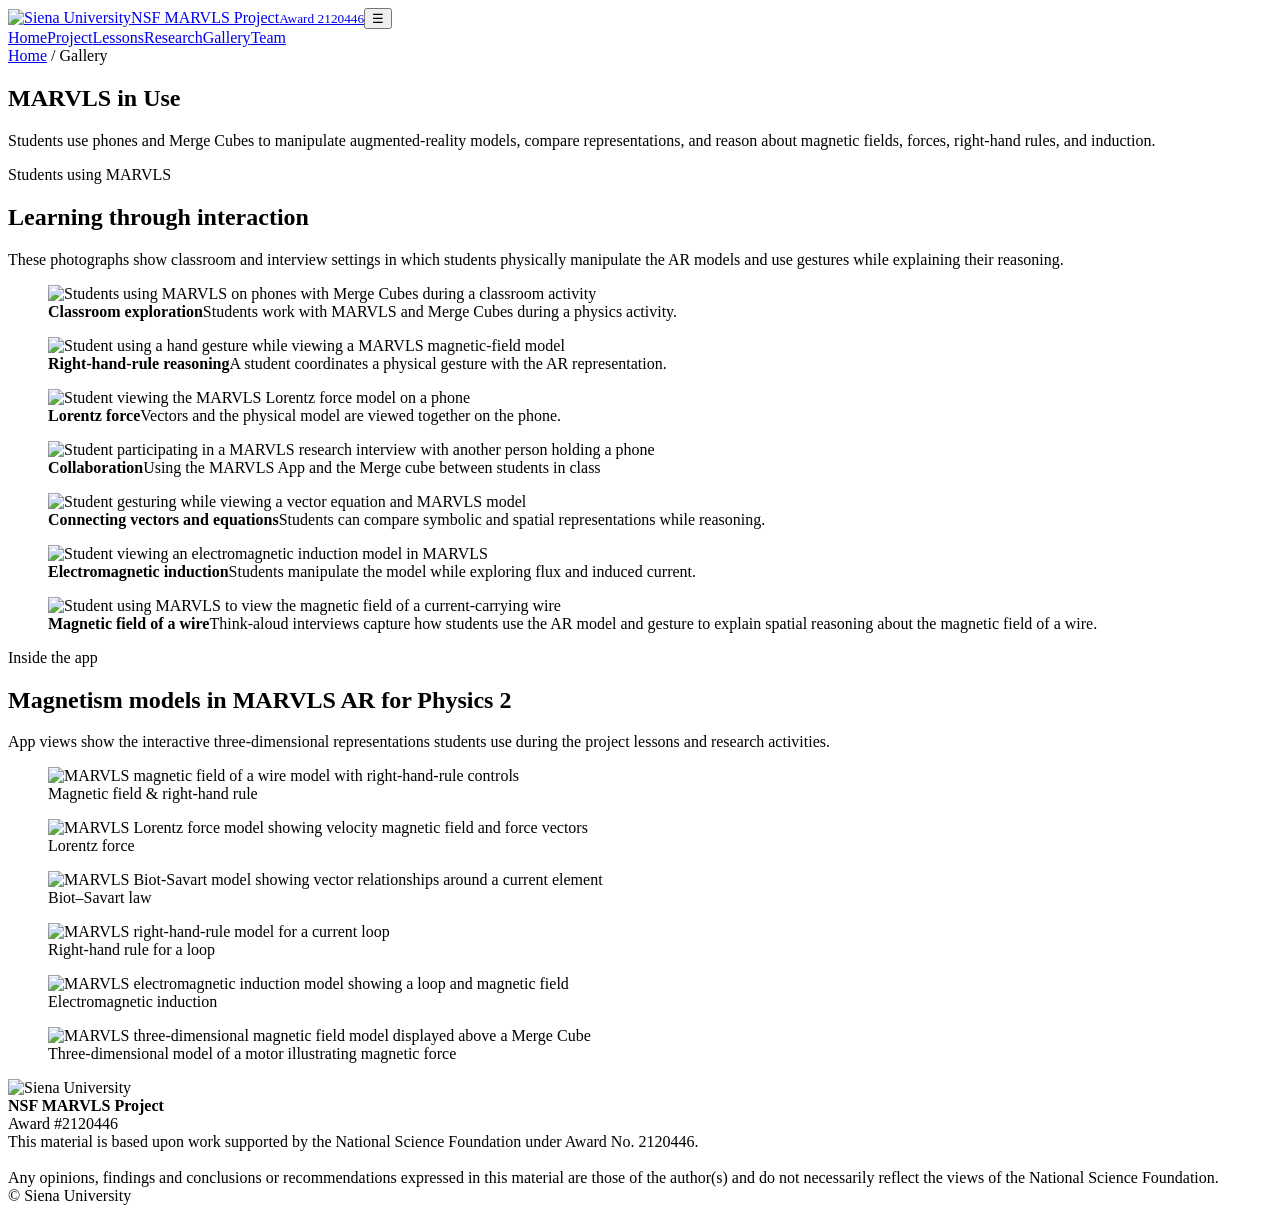
==== gallery.html @ 9e32fa75 "Add files via upload This website summarizes our NSF Project to develop and improve MARVLS Augmented" ====
<!doctype html><html lang="en"><head><meta charset="utf-8"><meta name="viewport" content="width=device-width,initial-scale=1"><meta name="description" content="Photos of students using MARVLS augmented reality and screenshots of magnetism models from MARVLS AR for Physics 2."><title>Gallery | NSF MARVLS Project</title><link rel="stylesheet" href="assets/css/styles.css"></head><body>
<header class="site-header"><div class="container navbar"><a class="brand" href="index.html"><img src="assets/images/siena-logo-white.png" alt="Siena University"><span class="brand-text">NSF MARVLS Project<small>Award 2120446</small></span></a><button class="nav-toggle" aria-label="Toggle navigation">☰</button><nav class="nav-links"><a href="index.html">Home</a><a href="project.html">Project</a><a href="lessons.html">Lessons</a><a href="research.html">Research</a><a class="active" href="gallery.html">Gallery</a><a href="team.html">Team</a></nav></div></header>
<section class="page-hero"><div class="container"><div class="breadcrumbs"><a href="index.html">Home</a> / Gallery</div><h1>MARVLS in Use</h1><p>Students use phones and Merge Cubes to manipulate augmented-reality models, compare representations, and reason about magnetic fields, forces, right-hand rules, and induction.</p></div></section>
<main>
<section class="section"><div class="container"><div class="section-head"><div class="kicker">Students using MARVLS</div><h2>Learning through interaction</h2><p>These photographs show classroom and interview settings in which students physically manipulate the AR models and use gestures while explaining their reasoning.</p></div>
<div class="photo-grid">
<figure class="gallery-card gallery-card-large"><img src="assets/images/gallery/students-classroom.webp" alt="Students using MARVLS on phones with Merge Cubes during a classroom activity"><figcaption><strong>Classroom exploration</strong><span>Students work with MARVLS and Merge Cubes during a physics activity.</span></figcaption></figure>
<figure class="gallery-card"><img src="assets/images/gallery/student-rhr-gesture.webp" alt="Student using a hand gesture while viewing a MARVLS magnetic-field model"><figcaption><strong>Right-hand-rule reasoning</strong><span>A student coordinates a physical gesture with the AR representation.</span></figcaption></figure>
<figure class="gallery-card"><img src="assets/images/gallery/student-lorentz-force.webp" alt="Student viewing the MARVLS Lorentz force model on a phone"><figcaption><strong>Lorentz force</strong><span>Vectors and the physical model are viewed together on the phone.</span></figcaption></figure>
<figure class="gallery-card gallery-card-wide"><img src="assets/images/gallery/student-interview.webp" alt="Student participating in a MARVLS research interview with another person holding a phone"><figcaption><strong>Collaboration</strong><span>Using the MARVLS App and the Merge cube between students in class</span></figcaption></figure>
<figure class="gallery-card"><img src="assets/images/gallery/student-vector-reasoning.webp" alt="Student gesturing while viewing a vector equation and MARVLS model"><figcaption><strong>Connecting vectors and equations</strong><span>Students can compare symbolic and spatial representations while reasoning.</span></figcaption></figure>
<figure class="gallery-card"><img src="assets/images/gallery/student-induction.webp" alt="Student viewing an electromagnetic induction model in MARVLS"><figcaption><strong>Electromagnetic induction</strong><span>Students manipulate the model while exploring flux and induced current.</span></figcaption></figure>
<figure class="gallery-card"><img src="assets/images/gallery/student-bfield-wire.webp" alt="Student using MARVLS to view the magnetic field of a current-carrying wire"><figcaption><strong>Magnetic field of a wire</strong><span>Think-aloud interviews capture how students use the AR model and gesture to explain spatial reasoning about the magnetic field of a wire.</span></figcaption></figure>
</div></div></section>
<section class="section alt"><div class="container"><div class="section-head"><div class="kicker">Inside the app</div><h2>Magnetism models in MARVLS AR for Physics 2</h2><p>App views show the interactive three-dimensional representations students use during the project lessons and research activities.</p></div>
<div class="app-gallery">
<figure class="app-card"><img src="assets/images/gallery/app-bfield-rhr.webp" alt="MARVLS magnetic field of a wire model with right-hand-rule controls"><figcaption>Magnetic field & right-hand rule</figcaption></figure>
<figure class="app-card"><img src="assets/images/gallery/app-lorentz-force.webp" alt="MARVLS Lorentz force model showing velocity magnetic field and force vectors"><figcaption>Lorentz force</figcaption></figure>
<figure class="app-card"><img src="assets/images/gallery/app-biot-savart.webp" alt="MARVLS Biot-Savart model showing vector relationships around a current element"><figcaption>Biot–Savart law</figcaption></figure>
<figure class="app-card"><img src="assets/images/gallery/app-rhr-loop.webp" alt="MARVLS right-hand-rule model for a current loop"><figcaption>Right-hand rule for a loop</figcaption></figure>
<figure class="app-card"><img src="assets/images/gallery/app-induction-loop.webp" alt="MARVLS electromagnetic induction model showing a loop and magnetic field"><figcaption>Electromagnetic induction</figcaption></figure>
<figure class="app-card"><img src="assets/images/gallery/app-magnetic-dipole.webp" alt="MARVLS three-dimensional magnetic field model displayed above a Merge Cube"><figcaption>Three-dimensional model of a motor illustrating magnetic force</figcaption></figure>
</div></div></section></main>
<footer class="site-footer"><div class="container"><div class="footer-grid"><div><img class="footer-logo" src="assets/images/siena-logo-white.png" alt="Siena University"><div class="footer-small"><strong>NSF MARVLS Project</strong><br>Award #2120446</div></div><div class="disclaimer">This material is based upon work supported by the National Science Foundation under Award No. 2120446.<br><br>Any opinions, findings and conclusions or recommendations expressed in this material are those of the author(s) and do not necessarily reflect the views of the National Science Foundation.</div></div><div class="copyright">© <span id="year"></span> Siena University</div></div></footer><script src="assets/js/main.js"></script></body></html>
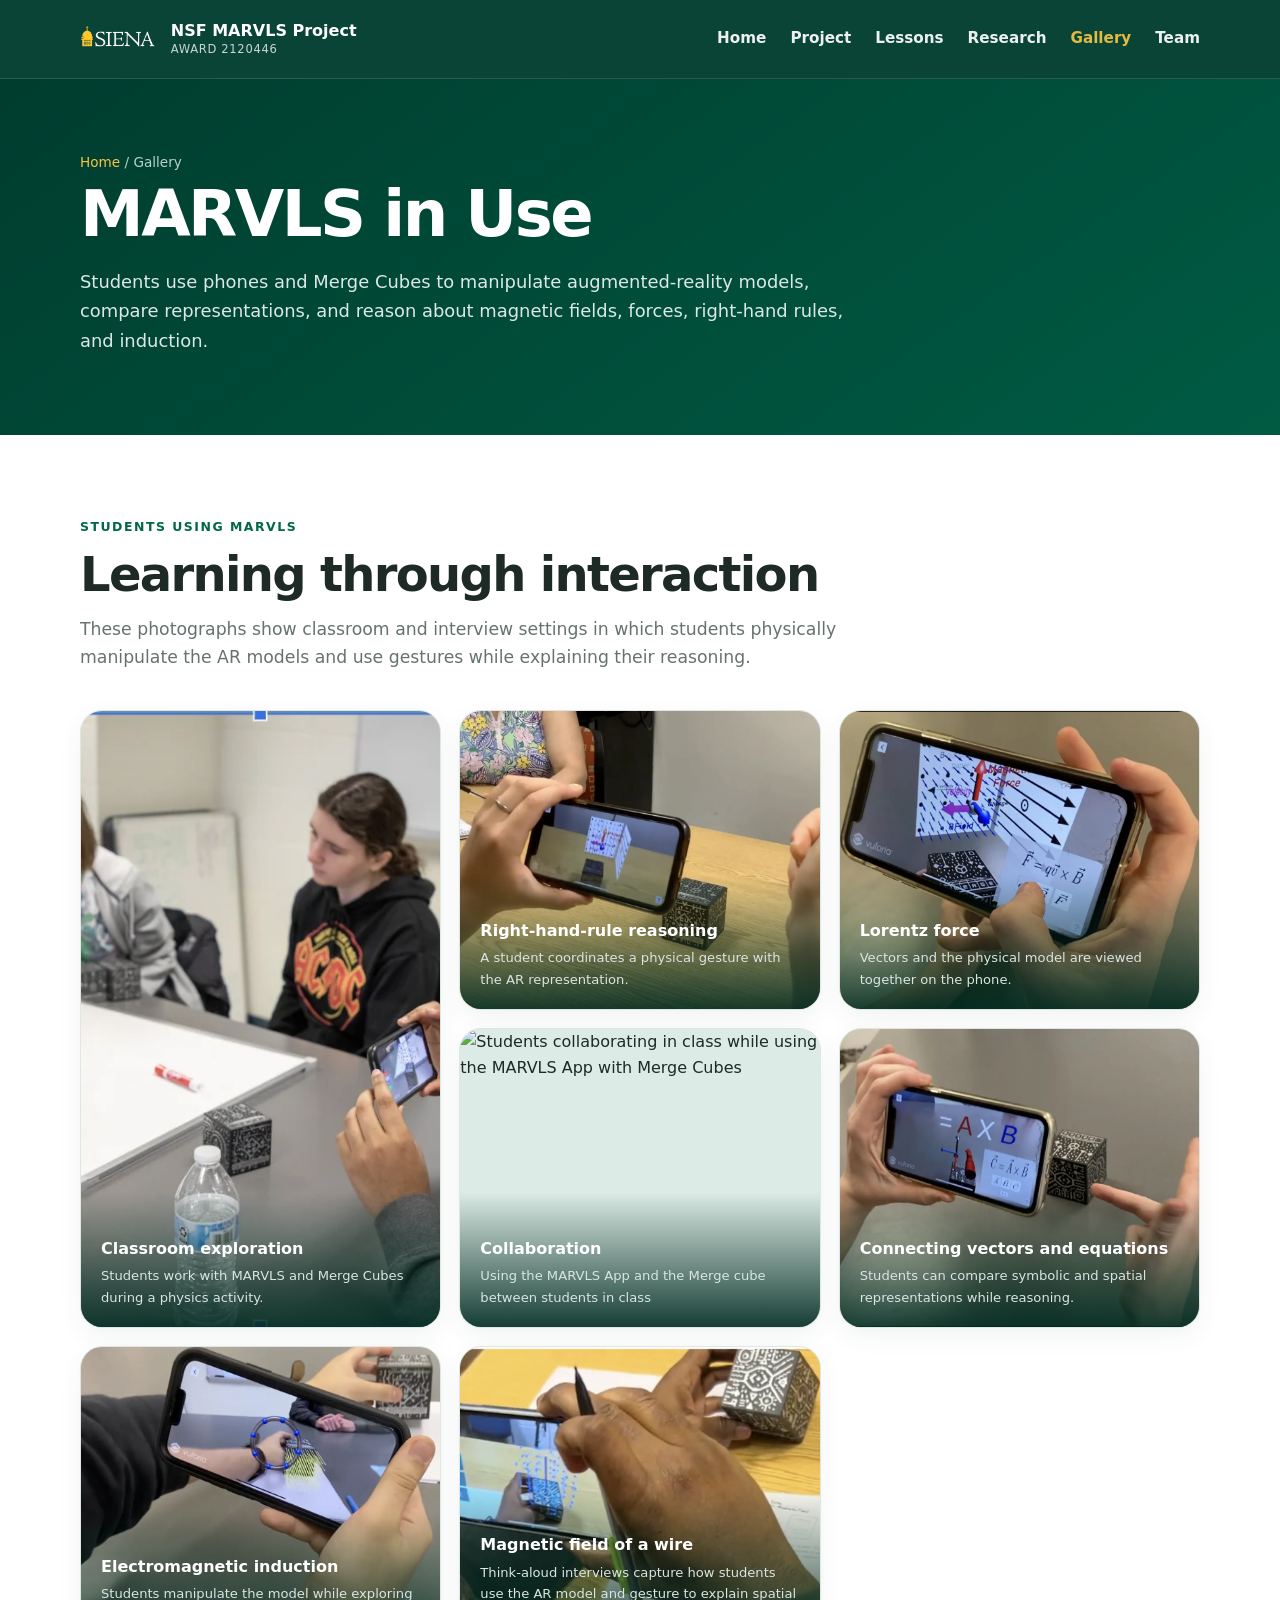
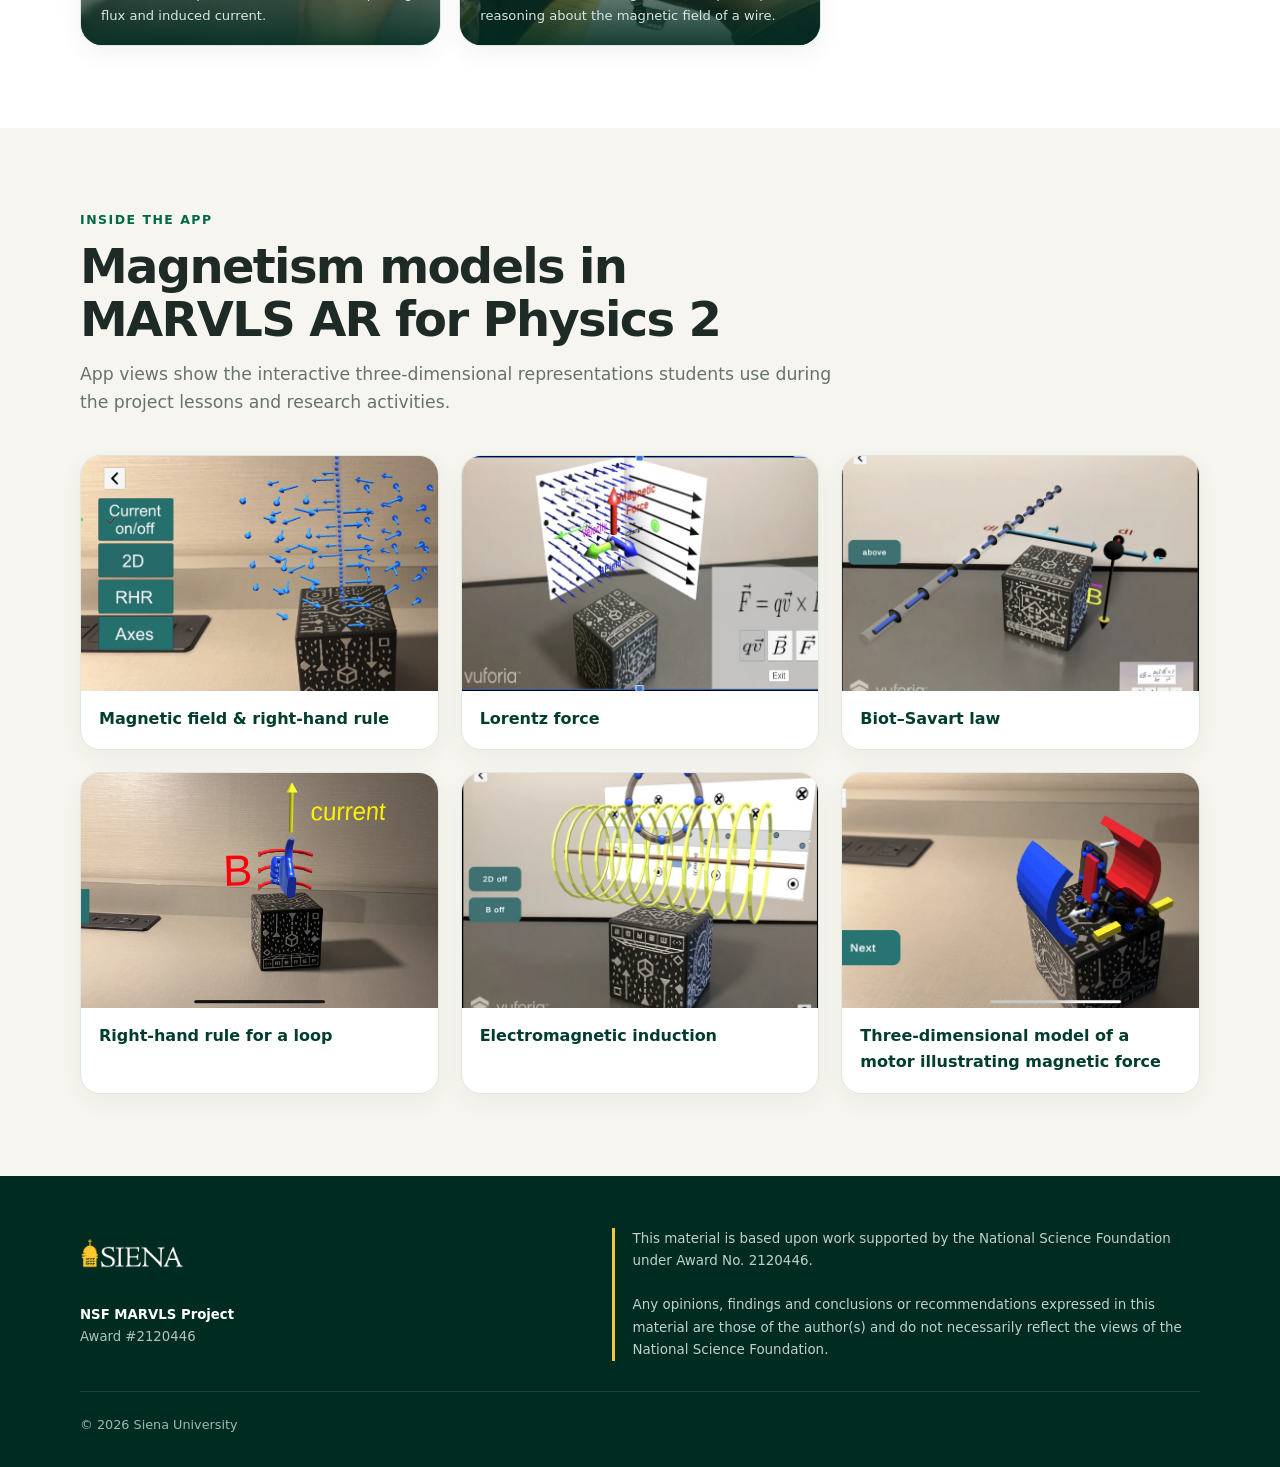
==== commit 992aaa7e: "Add files via upload Replacing gallery.html file" ====
--- a/gallery.html
+++ b/gallery.html
@@ -7,7 +7,7 @@
 <figure class="gallery-card gallery-card-large"><img src="assets/images/gallery/students-classroom.webp" alt="Students using MARVLS on phones with Merge Cubes during a classroom activity"><figcaption><strong>Classroom exploration</strong><span>Students work with MARVLS and Merge Cubes during a physics activity.</span></figcaption></figure>
 <figure class="gallery-card"><img src="assets/images/gallery/student-rhr-gesture.webp" alt="Student using a hand gesture while viewing a MARVLS magnetic-field model"><figcaption><strong>Right-hand-rule reasoning</strong><span>A student coordinates a physical gesture with the AR representation.</span></figcaption></figure>
 <figure class="gallery-card"><img src="assets/images/gallery/student-lorentz-force.webp" alt="Student viewing the MARVLS Lorentz force model on a phone"><figcaption><strong>Lorentz force</strong><span>Vectors and the physical model are viewed together on the phone.</span></figcaption></figure>
-<figure class="gallery-card gallery-card-wide"><img src="assets/images/gallery/student-interview.webp" alt="Student participating in a MARVLS research interview with another person holding a phone"><figcaption><strong>Collaboration</strong><span>Using the MARVLS App and the Merge cube between students in class</span></figcaption></figure>
+<figure class="gallery-card gallery-card-featured"><img src="assets/images/gallery/amperes-law-in-class.webp" alt="Students collaborating in class while using the MARVLS App with Merge Cubes"><figcaption><strong>Collaboration</strong><span>Using the MARVLS App and the Merge cube between students in class</span></figcaption></figure>
 <figure class="gallery-card"><img src="assets/images/gallery/student-vector-reasoning.webp" alt="Student gesturing while viewing a vector equation and MARVLS model"><figcaption><strong>Connecting vectors and equations</strong><span>Students can compare symbolic and spatial representations while reasoning.</span></figcaption></figure>
 <figure class="gallery-card"><img src="assets/images/gallery/student-induction.webp" alt="Student viewing an electromagnetic induction model in MARVLS"><figcaption><strong>Electromagnetic induction</strong><span>Students manipulate the model while exploring flux and induced current.</span></figcaption></figure>
 <figure class="gallery-card"><img src="assets/images/gallery/student-bfield-wire.webp" alt="Student using MARVLS to view the magnetic field of a current-carrying wire"><figcaption><strong>Magnetic field of a wire</strong><span>Think-aloud interviews capture how students use the AR model and gesture to explain spatial reasoning about the magnetic field of a wire.</span></figcaption></figure>
--- a/assets/css/styles.css
+++ b/assets/css/styles.css
@@ -0,0 +1,78 @@
+:root{
+  --green:#006747;
+  --green-dark:#003d2f;
+  --green-mid:#0b7055;
+  --gold:#f5c542;
+  --cream:#f7f5ef;
+  --ink:#1d2a25;
+  --muted:#66736d;
+  --white:#ffffff;
+  --line:#dfe7e2;
+  --shadow:0 18px 45px rgba(0,61,47,.10);
+  --radius:22px;
+}
+*{box-sizing:border-box}
+html{scroll-behavior:smooth}
+body{margin:0;font-family:Inter,ui-sans-serif,system-ui,-apple-system,BlinkMacSystemFont,"Segoe UI",sans-serif;color:var(--ink);background:var(--white);line-height:1.65}
+a{color:var(--green);text-decoration:none}a:hover{text-decoration:underline}
+img{max-width:100%;display:block}
+.container{width:min(1120px,calc(100% - 40px));margin:auto}
+.site-header{position:sticky;top:0;z-index:30;background:rgba(0,61,47,.96);backdrop-filter:blur(12px);border-bottom:1px solid rgba(255,255,255,.12)}
+.navbar{height:78px;display:flex;align-items:center;justify-content:space-between;gap:24px}
+.brand{display:flex;align-items:center;gap:15px;color:white}.brand:hover{text-decoration:none}.brand img{height:42px;width:auto}.brand-text{font-weight:700;line-height:1.1}.brand-text small{display:block;font-weight:500;opacity:.78;font-size:.72rem;letter-spacing:.06em;text-transform:uppercase;margin-top:4px}
+.nav-links{display:flex;align-items:center;gap:24px}.nav-links a{color:white;font-weight:600;font-size:.95rem;opacity:.92}.nav-links a:hover,.nav-links a.active{color:var(--gold);text-decoration:none}
+.nav-toggle{display:none;background:none;border:0;color:white;font-size:1.65rem;cursor:pointer}
+.hero{background:radial-gradient(circle at 80% 20%,rgba(245,197,66,.16),transparent 30%),linear-gradient(145deg,var(--green-dark),#005b43);color:white;padding:96px 0 88px;overflow:hidden}.hero-grid{display:grid;grid-template-columns:1.18fr .82fr;gap:72px;align-items:center}.eyebrow{font-size:.82rem;font-weight:800;letter-spacing:.16em;text-transform:uppercase;color:var(--gold);margin:0 0 18px}.hero h1{font-size:clamp(2.5rem,5vw,4.7rem);line-height:1.02;letter-spacing:-.045em;margin:0 0 24px;max-width:900px}.hero .lead{font-size:1.18rem;color:#dcebe5;max-width:760px;margin:0 0 32px}.actions{display:flex;gap:14px;flex-wrap:wrap}.btn{display:inline-flex;align-items:center;justify-content:center;gap:8px;padding:13px 20px;border-radius:999px;font-weight:750;border:1px solid transparent;transition:.2s transform,.2s background}.btn:hover{text-decoration:none;transform:translateY(-2px)}.btn-primary{background:var(--gold);color:#183229}.btn-secondary{border-color:rgba(255,255,255,.42);color:white;background:rgba(255,255,255,.04)}.btn-light{background:white;color:var(--green-dark);border-color:var(--line)}
+.hero-card{position:relative;min-height:420px;border:1px solid rgba(255,255,255,.18);border-radius:34px;background:rgba(255,255,255,.08);box-shadow:0 30px 80px rgba(0,0,0,.18);padding:30px;display:flex;flex-direction:column;justify-content:flex-end;overflow:hidden}.hero-orbit{position:absolute;inset:26px;border:1px solid rgba(245,197,66,.32);border-radius:50%;transform:rotate(-14deg)}.hero-orbit:before,.hero-orbit:after{content:"";position:absolute;border:1px solid rgba(255,255,255,.2);border-radius:50%;inset:35px}.hero-orbit:after{inset:72px;border-color:rgba(245,197,66,.22)}.vector{position:absolute;background:var(--gold);height:3px;width:150px;top:44%;left:42%;transform:rotate(-26deg);transform-origin:left center}.vector:after{content:"";position:absolute;right:-1px;top:-6px;border-left:13px solid var(--gold);border-top:7px solid transparent;border-bottom:7px solid transparent}.hero-card strong{font-size:1.4rem;position:relative}.hero-card span{position:relative;color:#d9e6e1;margin-top:7px}
+.section{padding:82px 0}.section.alt{background:var(--cream)}.section.dark{background:var(--green-dark);color:white}.section-head{max-width:760px;margin-bottom:38px}.section-head h2{font-size:clamp(2rem,4vw,3rem);letter-spacing:-.035em;margin:0 0 14px;line-height:1.1}.section-head p{font-size:1.08rem;color:var(--muted);margin:0}.dark .section-head p{color:#d2e2dc}.kicker{color:var(--green);font-weight:800;text-transform:uppercase;letter-spacing:.12em;font-size:.78rem;margin-bottom:10px}.dark .kicker{color:var(--gold)}
+.grid-3{display:grid;grid-template-columns:repeat(3,1fr);gap:22px}.grid-2{display:grid;grid-template-columns:repeat(2,1fr);gap:24px}.card{background:white;border:1px solid var(--line);border-radius:var(--radius);padding:28px;box-shadow:0 8px 24px rgba(0,61,47,.04)}.card h3{margin:0 0 10px;font-size:1.24rem}.card p{margin:0;color:var(--muted)}.icon{width:48px;height:48px;border-radius:14px;background:#e8f3ef;color:var(--green);display:grid;place-items:center;font-weight:900;font-size:1.2rem;margin-bottom:18px}.stat{font-size:2.35rem;font-weight:850;color:var(--green);letter-spacing:-.05em}.stat-label{color:var(--muted);font-size:.9rem}
+.feature{display:grid;grid-template-columns:1fr 1fr;gap:54px;align-items:center}.feature.reverse .visual{order:2}.feature h2{font-size:2.55rem;line-height:1.08;letter-spacing:-.035em;margin:0 0 18px}.feature p{color:var(--muted);font-size:1.05rem}.visual,.photo-placeholder{min-height:360px;border-radius:28px;background:linear-gradient(145deg,#dcebe5,#f4f0df);border:1px solid #d7e2dc;position:relative;overflow:hidden;display:flex;align-items:center;justify-content:center;text-align:center;padding:30px}.photo-placeholder:before{content:"";position:absolute;width:230px;height:230px;border-radius:50%;border:2px dashed rgba(0,103,71,.25)}.photo-placeholder span{position:relative;z-index:2;color:var(--green-dark);font-weight:700;max-width:220px}.visual .cube{width:140px;height:140px;background:white;border:2px solid var(--green);transform:rotate(10deg);box-shadow:18px 18px 0 rgba(245,197,66,.7);display:grid;place-items:center;color:var(--green);font-weight:900}
+.topic-grid{display:grid;grid-template-columns:repeat(3,1fr);gap:18px}.topic{background:rgba(255,255,255,.08);border:1px solid rgba(255,255,255,.13);border-radius:18px;padding:22px}.topic h3{margin:0 0 7px;color:white}.topic p{margin:0;color:#cfe0da;font-size:.95rem}
+.page-hero{background:linear-gradient(145deg,var(--green-dark),#005b43);color:white;padding:72px 0 62px}.page-hero h1{font-size:clamp(2.4rem,5vw,4rem);letter-spacing:-.04em;line-height:1.05;margin:8px 0 16px}.page-hero p{font-size:1.12rem;color:#dbe9e4;max-width:780px}.breadcrumbs{font-size:.85rem;color:#b9d1c8}.breadcrumbs a{color:var(--gold)}
+.paper-list{display:grid;gap:20px}.paper{border:1px solid var(--line);border-radius:20px;background:white;overflow:hidden}.paper summary{list-style:none;cursor:pointer;padding:24px 26px;display:flex;justify-content:space-between;gap:18px;align-items:flex-start}.paper summary::-webkit-details-marker{display:none}.paper-title{font-size:1.12rem;font-weight:800;color:var(--ink)}.paper-meta{font-size:.9rem;color:var(--muted);margin-top:5px}.paper summary:after{content:"+";font-size:1.55rem;color:var(--green);font-weight:600}.paper[open] summary:after{content:"−"}.paper-body{padding:0 26px 26px;border-top:1px solid var(--line)}.paper-body p{color:var(--muted)}.paper-actions{display:flex;gap:10px;flex-wrap:wrap;margin-top:18px}.paper-actions a{font-size:.9rem;font-weight:700;padding:9px 14px;border:1px solid var(--line);border-radius:999px}.paper-actions a:hover{background:var(--cream);text-decoration:none}
+.resource-card{display:flex;flex-direction:column;min-height:260px}.resource-card .tag{display:inline-flex;align-self:flex-start;background:#e8f3ef;color:var(--green);font-weight:800;font-size:.77rem;text-transform:uppercase;letter-spacing:.08em;padding:6px 10px;border-radius:999px;margin-bottom:18px}.resource-card .push{margin-top:auto;padding-top:22px}
+.gallery{display:grid;grid-template-columns:2fr 1fr 1fr;grid-auto-rows:230px;gap:16px}.gallery .photo-placeholder{min-height:0}.gallery .photo-placeholder:first-child{grid-row:span 2}.gallery .wide{grid-column:span 2}
+.team-grid{display:grid;grid-template-columns:repeat(2,1fr);gap:24px}.person{display:flex;gap:20px;align-items:flex-start}.avatar{width:78px;height:78px;flex:0 0 78px;border-radius:22px;background:linear-gradient(145deg,#dcebe5,#fff4cf);display:grid;place-items:center;color:var(--green);font-weight:900;font-size:1.3rem}.person h3{margin:0 0 4px}.role{font-size:.9rem;color:var(--green);font-weight:700;margin-bottom:9px}.person p{font-size:.95rem}
+.callout{background:linear-gradient(135deg,#f8f2d6,#f4f8f5);border:1px solid #e8dfb7;border-radius:26px;padding:32px}.callout h2{margin-top:0}
+.site-footer{background:#002b21;color:#d9e5e1;padding:52px 0 32px}.footer-grid{display:grid;grid-template-columns:.9fr 1.1fr;gap:50px;align-items:start}.footer-logo{height:58px;width:auto;margin-bottom:18px}.footer-small{font-size:.83rem;color:#adc5bc}.footer-small strong{color:white}.footer-links{display:flex;gap:18px;flex-wrap:wrap;margin-top:18px}.footer-links a{color:white;font-size:.9rem}.disclaimer{border-left:3px solid var(--gold);padding-left:18px;font-size:.84rem;color:#bfd1ca}.copyright{margin-top:30px;padding-top:22px;border-top:1px solid rgba(255,255,255,.12);font-size:.8rem;color:#9fb8ae}
+.notice{border-radius:16px;background:#f3f7f5;border:1px solid var(--line);padding:18px;color:var(--muted);font-size:.92rem}
+@media(max-width:900px){.hero-grid,.feature,.footer-grid{grid-template-columns:1fr}.hero-card{min-height:330px}.grid-3,.topic-grid{grid-template-columns:1fr 1fr}.team-grid{grid-template-columns:1fr}.gallery{grid-template-columns:1fr 1fr}.gallery .photo-placeholder:first-child{grid-row:span 1}.gallery .wide{grid-column:span 2}.nav-toggle{display:block}.nav-links{display:none;position:absolute;left:0;right:0;top:78px;background:var(--green-dark);padding:18px 20px 24px;flex-direction:column;align-items:flex-start}.nav-links.open{display:flex}.navbar{position:relative}.feature.reverse .visual{order:initial}}
+@media(max-width:620px){.container{width:min(100% - 28px,1120px)}.hero{padding:70px 0 62px}.section{padding:62px 0}.grid-3,.grid-2,.topic-grid,.gallery{grid-template-columns:1fr}.gallery .wide{grid-column:auto}.brand-text{display:none}.feature h2{font-size:2rem}.person{flex-direction:column}.paper summary{padding:20px}.paper-body{padding:0 20px 20px}}
+
+/* Project photography and app gallery */
+.feature-photo{margin:0;min-height:360px;border-radius:28px;overflow:hidden;border:1px solid var(--line);background:var(--cream);box-shadow:var(--shadow);position:relative}
+.feature-photo img{width:100%;height:100%;min-height:360px;object-fit:cover}
+.feature-photo figcaption{position:absolute;left:0;right:0;bottom:0;padding:28px 22px 18px;background:linear-gradient(transparent,rgba(0,43,33,.9));color:white;font-size:.88rem}
+.photo-grid{display:grid;grid-template-columns:repeat(3,1fr);grid-auto-rows:300px;gap:18px}
+.gallery-card{margin:0;position:relative;overflow:hidden;border-radius:22px;background:#dcebe5;border:1px solid var(--line);box-shadow:0 8px 24px rgba(0,61,47,.06)}
+.gallery-card-large{grid-row:span 2}
+.gallery-card-wide{grid-column:span 2}
+.gallery-card img{width:100%;height:100%;object-fit:cover;transition:transform .35s ease}
+.gallery-card:hover img{transform:scale(1.025)}
+.gallery-card figcaption{position:absolute;left:0;right:0;bottom:0;padding:44px 20px 18px;background:linear-gradient(transparent,rgba(0,43,33,.9));color:white}
+.gallery-card figcaption strong,.gallery-card figcaption span{display:block}
+.gallery-card figcaption strong{font-size:1rem}
+.gallery-card figcaption span{font-size:.82rem;color:#d9e5e1;margin-top:3px}
+.app-gallery{display:grid;grid-template-columns:repeat(3,1fr);gap:22px}
+.app-card{margin:0;border-radius:20px;overflow:hidden;background:white;border:1px solid var(--line);box-shadow:0 8px 24px rgba(0,61,47,.05)}
+.app-card img{width:100%;height:235px;object-fit:cover;background:#eef3f0}
+.app-card figcaption{padding:15px 18px 17px;font-weight:750;color:var(--green-dark)}
+@media(max-width:900px){.photo-grid{grid-template-columns:repeat(2,1fr);grid-auto-rows:280px}.gallery-card-large{grid-row:span 1}.gallery-card-wide{grid-column:span 2}.app-gallery{grid-template-columns:repeat(2,1fr)}}
+@media(max-width:620px){.photo-grid,.app-gallery{grid-template-columns:1fr}.photo-grid{grid-auto-rows:280px}.gallery-card-wide{grid-column:auto}.app-card img{height:220px}}
+
+/* Homepage featured MARVLS image */
+.hero-photo-card{padding:0;display:block;min-height:420px;background:#002b21}
+.hero-photo-card>img{position:absolute;inset:0;width:100%;height:100%;object-fit:cover}
+.hero-photo-card:after{content:"";position:absolute;inset:0;background:linear-gradient(180deg,transparent 48%,rgba(0,43,33,.92) 100%)}
+.hero-photo-caption{position:absolute;z-index:2;left:0;right:0;bottom:0;padding:28px 30px 30px;display:flex;flex-direction:column}
+.hero-photo-caption strong{font-size:1.4rem}
+.hero-photo-caption span{color:#d9e6e1;margin-top:7px}
+@media(max-width:900px){.hero-photo-card{min-height:330px}}
+
+/* Full-screen app preview and lesson-page preview */
+.feature-photo.app-screen-photo{background:#fff;display:flex;align-items:center;justify-content:center;padding:18px}
+.feature-photo.app-screen-photo img{width:100%;height:100%;min-height:360px;object-fit:contain;object-position:center}
+.lesson-callout{display:grid;grid-template-columns:minmax(0,1fr) minmax(280px,.72fr);gap:32px;align-items:center}
+.lesson-preview{margin:0;border-radius:18px;overflow:hidden;background:#fff;border:1px solid var(--line);box-shadow:0 10px 28px rgba(0,61,47,.08)}
+.lesson-preview img{display:block;width:100%;height:auto}
+@media(max-width:900px){.lesson-callout{grid-template-columns:1fr}.lesson-preview{max-width:620px}}
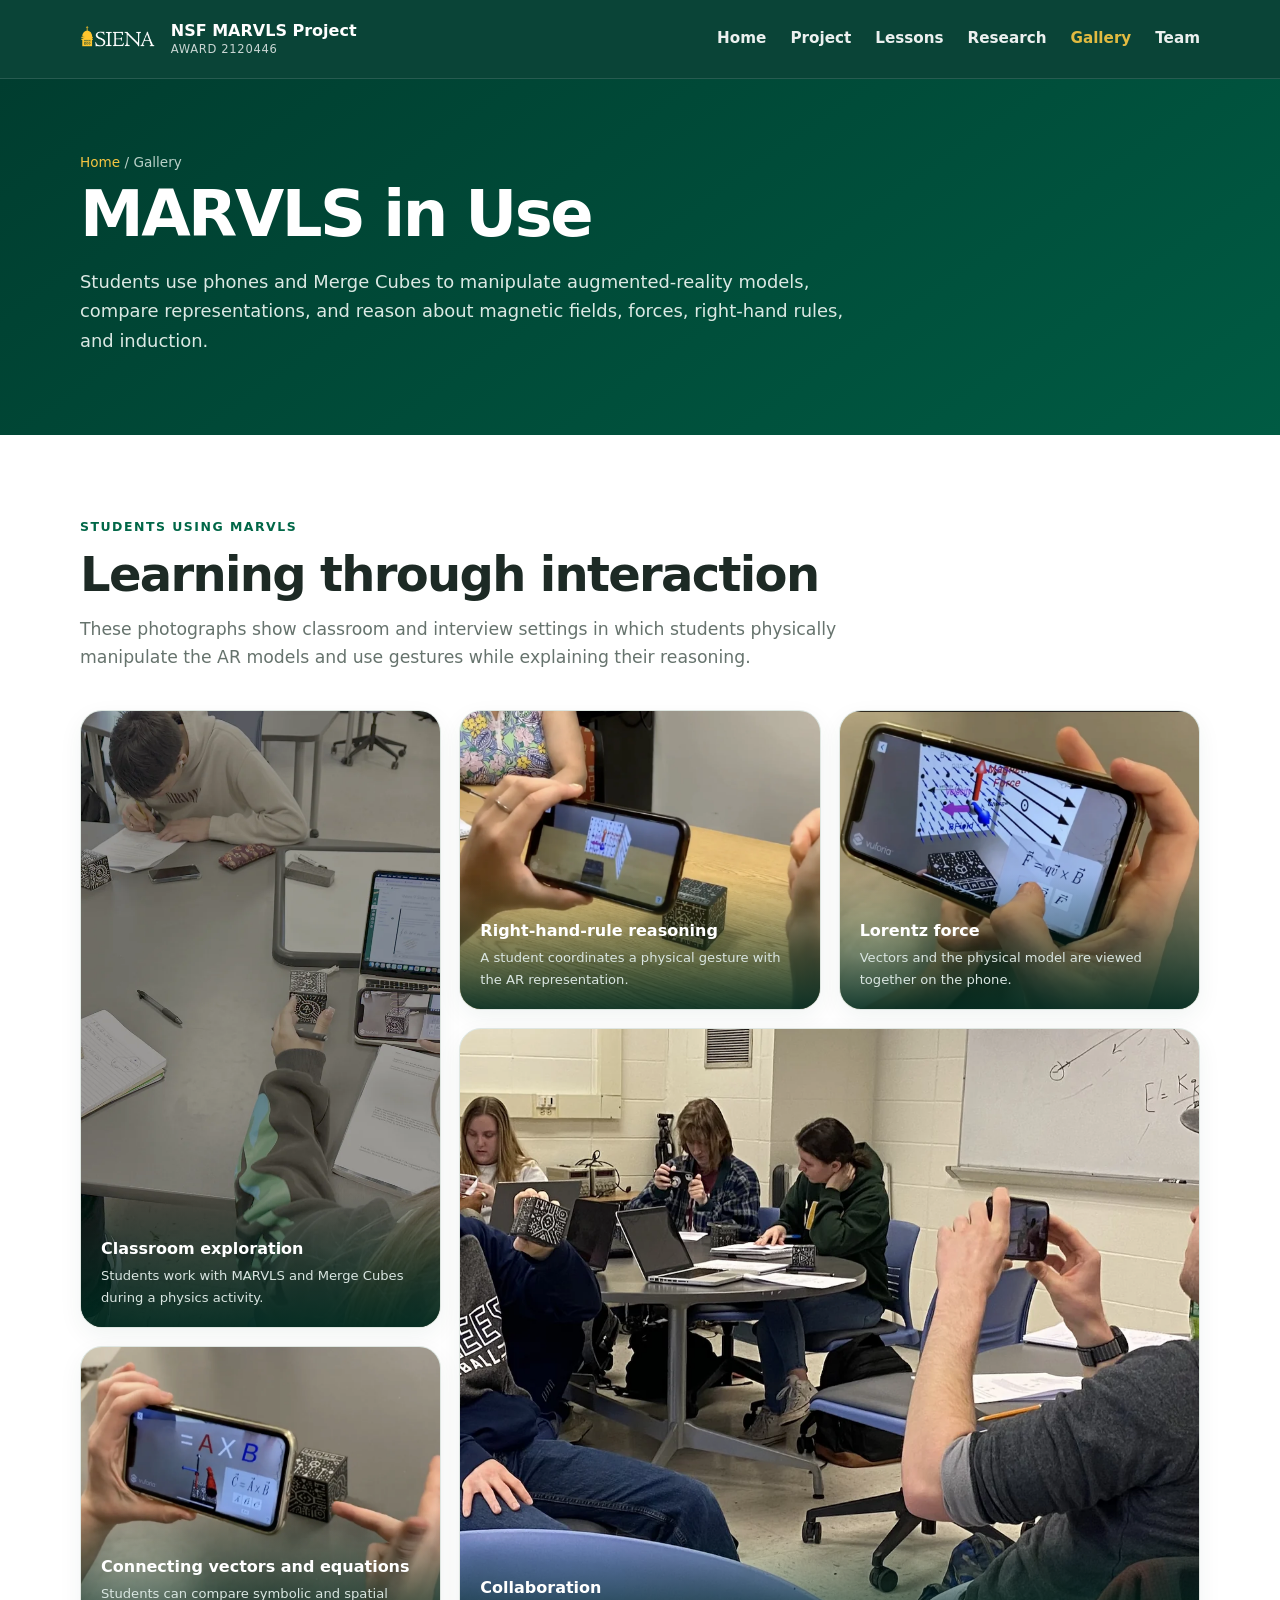
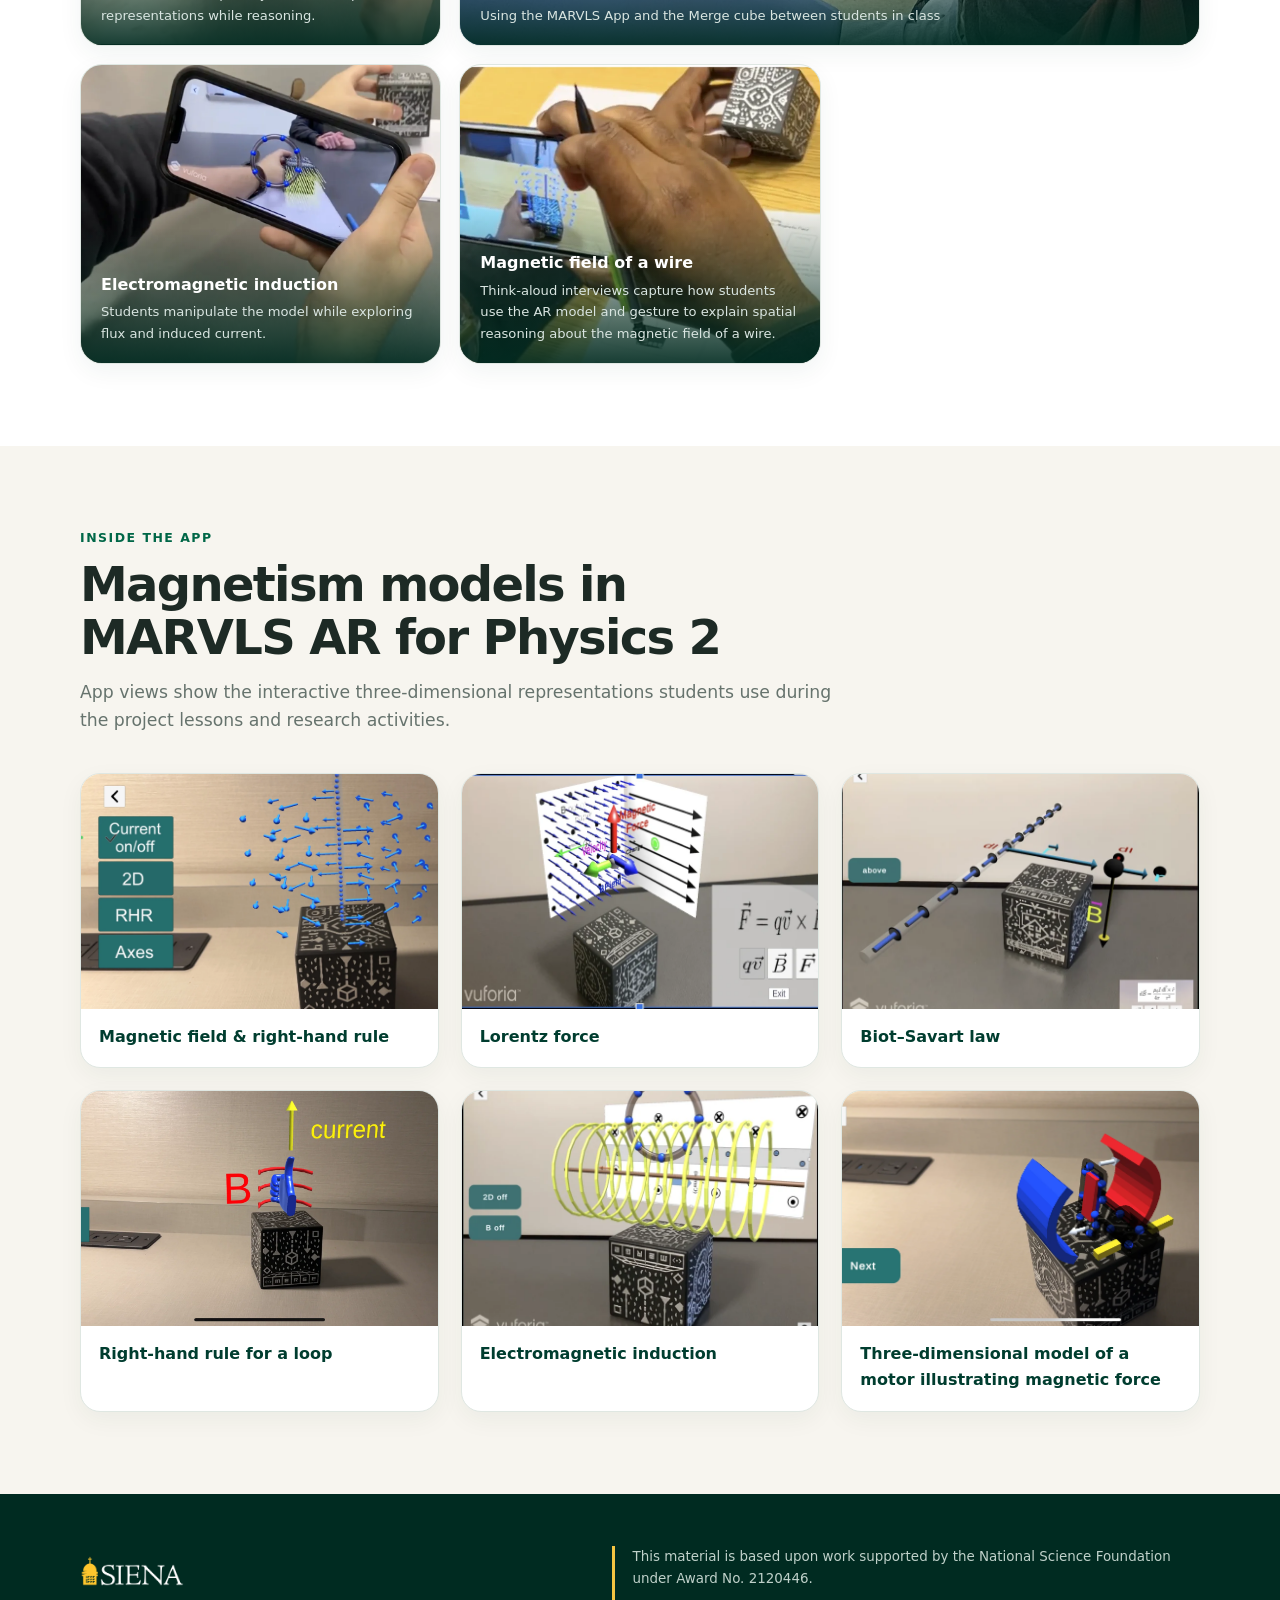
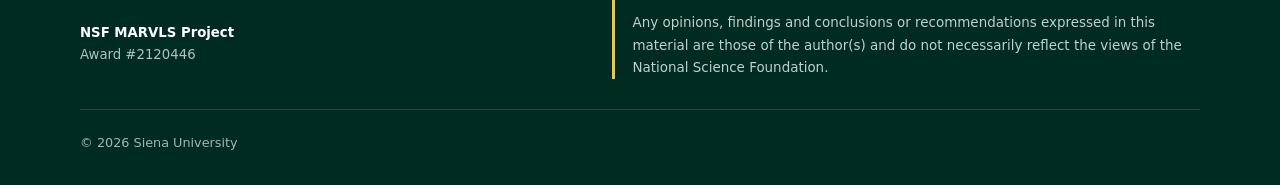
==== commit da55776d: "Add files via upload updated gallery" ====
--- a/gallery.html
+++ b/gallery.html
@@ -4,10 +4,10 @@
 <main>
 <section class="section"><div class="container"><div class="section-head"><div class="kicker">Students using MARVLS</div><h2>Learning through interaction</h2><p>These photographs show classroom and interview settings in which students physically manipulate the AR models and use gestures while explaining their reasoning.</p></div>
 <div class="photo-grid">
-<figure class="gallery-card gallery-card-large"><img src="assets/images/gallery/students-classroom.webp" alt="Students using MARVLS on phones with Merge Cubes during a classroom activity"><figcaption><strong>Classroom exploration</strong><span>Students work with MARVLS and Merge Cubes during a physics activity.</span></figcaption></figure>
+<figure class="gallery-card gallery-card-large gallery-card-contain"><img src="assets/images/gallery/amperes-law-in-class.webp" alt="Students using MARVLS on phones with Merge Cubes during a classroom activity"><figcaption><strong>Classroom exploration</strong><span>Students work with MARVLS and Merge Cubes during a physics activity.</span></figcaption></figure>
 <figure class="gallery-card"><img src="assets/images/gallery/student-rhr-gesture.webp" alt="Student using a hand gesture while viewing a MARVLS magnetic-field model"><figcaption><strong>Right-hand-rule reasoning</strong><span>A student coordinates a physical gesture with the AR representation.</span></figcaption></figure>
 <figure class="gallery-card"><img src="assets/images/gallery/student-lorentz-force.webp" alt="Student viewing the MARVLS Lorentz force model on a phone"><figcaption><strong>Lorentz force</strong><span>Vectors and the physical model are viewed together on the phone.</span></figcaption></figure>
-<figure class="gallery-card gallery-card-featured"><img src="assets/images/gallery/amperes-law-in-class.webp" alt="Students collaborating in class while using the MARVLS App with Merge Cubes"><figcaption><strong>Collaboration</strong><span>Using the MARVLS App and the Merge cube between students in class</span></figcaption></figure>
+<figure class="gallery-card gallery-card-featured"><img src="assets/images/gallery/student-interview.webp" alt="Students collaborating in class while using the MARVLS App with a Merge Cube"><figcaption><strong>Collaboration</strong><span>Using the MARVLS App and the Merge cube between students in class</span></figcaption></figure>
 <figure class="gallery-card"><img src="assets/images/gallery/student-vector-reasoning.webp" alt="Student gesturing while viewing a vector equation and MARVLS model"><figcaption><strong>Connecting vectors and equations</strong><span>Students can compare symbolic and spatial representations while reasoning.</span></figcaption></figure>
 <figure class="gallery-card"><img src="assets/images/gallery/student-induction.webp" alt="Student viewing an electromagnetic induction model in MARVLS"><figcaption><strong>Electromagnetic induction</strong><span>Students manipulate the model while exploring flux and induced current.</span></figcaption></figure>
 <figure class="gallery-card"><img src="assets/images/gallery/student-bfield-wire.webp" alt="Student using MARVLS to view the magnetic field of a current-carrying wire"><figcaption><strong>Magnetic field of a wire</strong><span>Think-aloud interviews capture how students use the AR model and gesture to explain spatial reasoning about the magnetic field of a wire.</span></figcaption></figure>
--- a/assets/css/styles.css
+++ b/assets/css/styles.css
@@ -47,6 +47,8 @@
 .gallery-card{margin:0;position:relative;overflow:hidden;border-radius:22px;background:#dcebe5;border:1px solid var(--line);box-shadow:0 8px 24px rgba(0,61,47,.06)}
 .gallery-card-large{grid-row:span 2}
 .gallery-card-wide{grid-column:span 2}
+.gallery-card-featured{grid-column:span 2;grid-row:span 2}
+.gallery-card-featured img{object-position:center center}
 .gallery-card img{width:100%;height:100%;object-fit:cover;transition:transform .35s ease}
 .gallery-card:hover img{transform:scale(1.025)}
 .gallery-card figcaption{position:absolute;left:0;right:0;bottom:0;padding:44px 20px 18px;background:linear-gradient(transparent,rgba(0,43,33,.9));color:white}
@@ -57,8 +59,8 @@
 .app-card{margin:0;border-radius:20px;overflow:hidden;background:white;border:1px solid var(--line);box-shadow:0 8px 24px rgba(0,61,47,.05)}
 .app-card img{width:100%;height:235px;object-fit:cover;background:#eef3f0}
 .app-card figcaption{padding:15px 18px 17px;font-weight:750;color:var(--green-dark)}
-@media(max-width:900px){.photo-grid{grid-template-columns:repeat(2,1fr);grid-auto-rows:280px}.gallery-card-large{grid-row:span 1}.gallery-card-wide{grid-column:span 2}.app-gallery{grid-template-columns:repeat(2,1fr)}}
-@media(max-width:620px){.photo-grid,.app-gallery{grid-template-columns:1fr}.photo-grid{grid-auto-rows:280px}.gallery-card-wide{grid-column:auto}.app-card img{height:220px}}
+@media(max-width:900px){.photo-grid{grid-template-columns:repeat(2,1fr);grid-auto-rows:280px}.gallery-card-large{grid-row:span 1}.gallery-card-wide{grid-column:span 2}.gallery-card-featured{grid-column:span 2;grid-row:span 2}.app-gallery{grid-template-columns:repeat(2,1fr)}}
+@media(max-width:620px){.photo-grid,.app-gallery{grid-template-columns:1fr}.photo-grid{grid-auto-rows:280px}.gallery-card-wide{grid-column:auto}.gallery-card-featured{grid-column:auto;grid-row:span 2}.app-card img{height:220px}}
 
 /* Homepage featured MARVLS image */
 .hero-photo-card{padding:0;display:block;min-height:420px;background:#002b21}
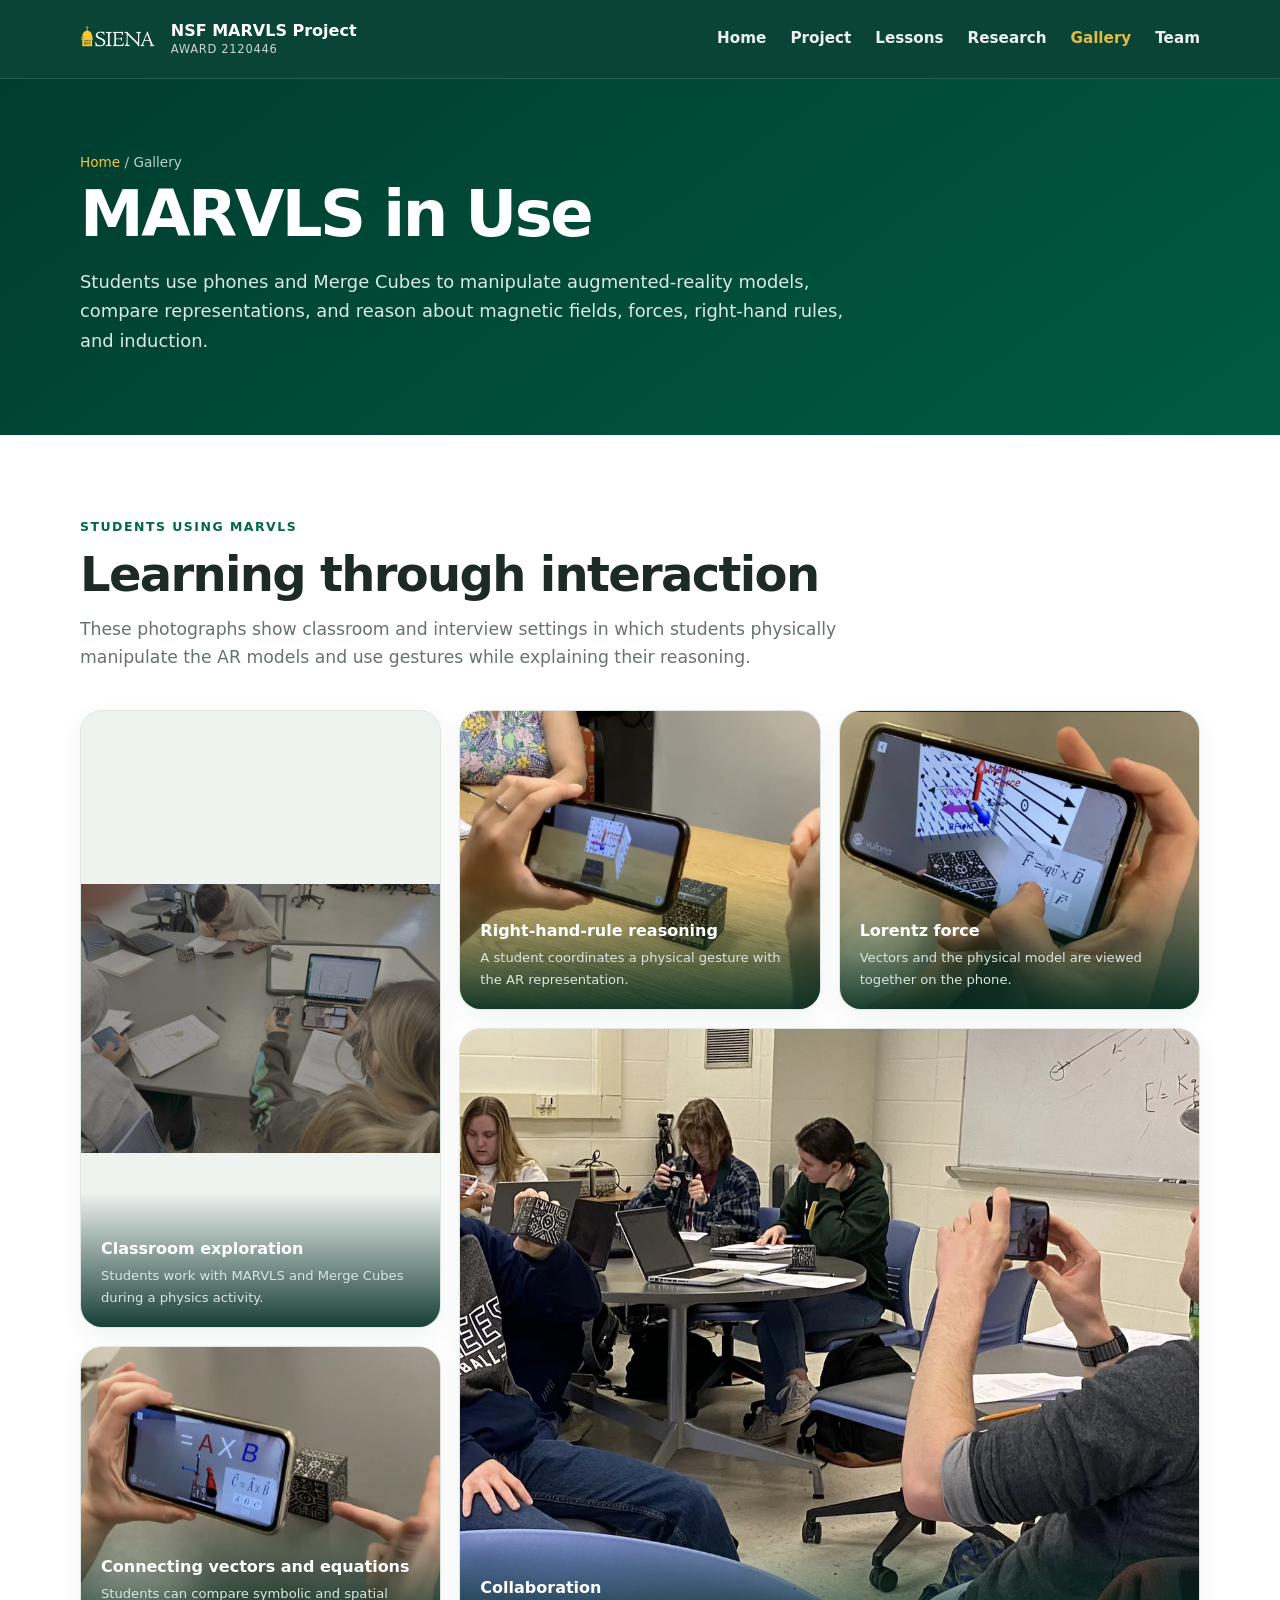
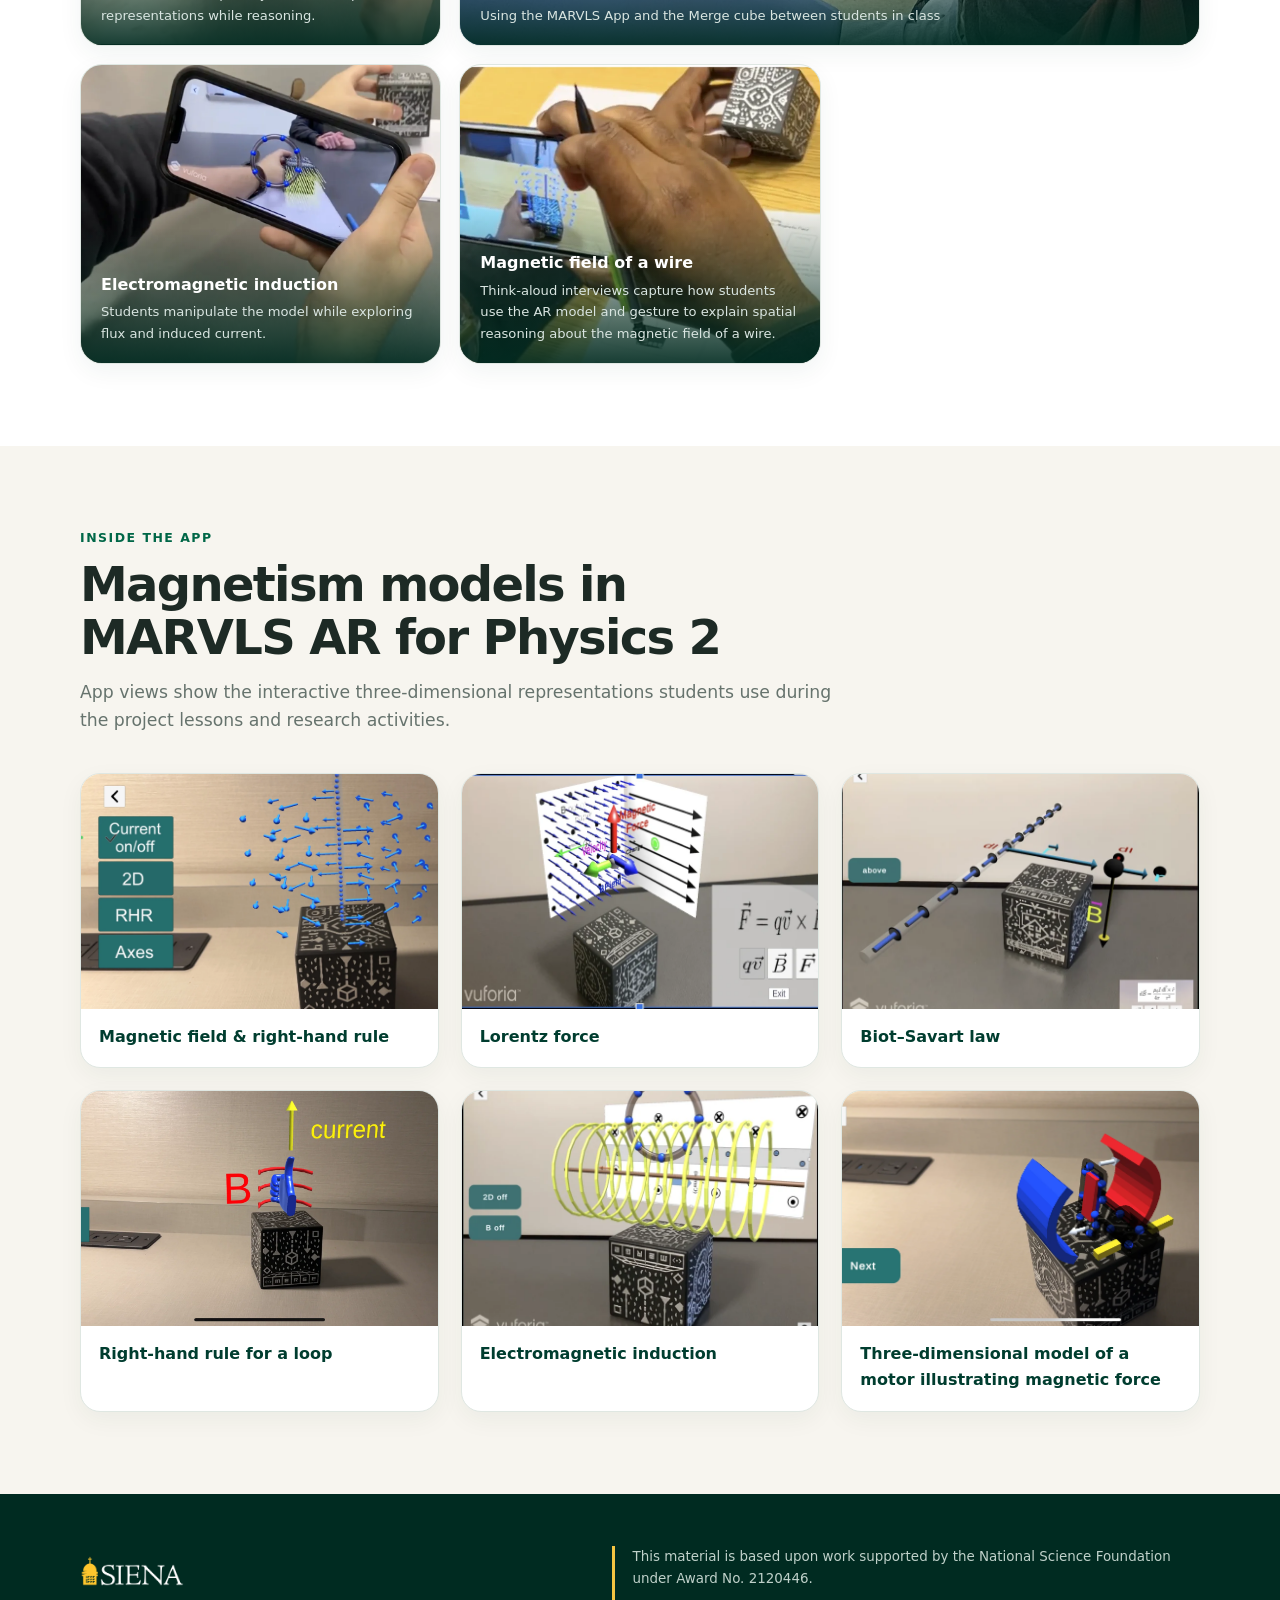
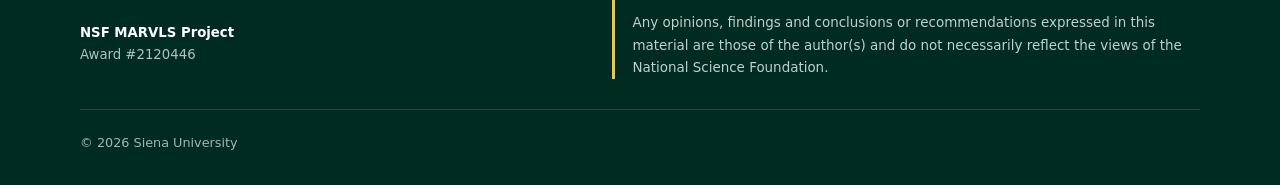
==== commit 0177734e: "Add files via upload Update gallery" ====
--- a/gallery.html
+++ b/gallery.html
@@ -4,7 +4,7 @@
 <main>
 <section class="section"><div class="container"><div class="section-head"><div class="kicker">Students using MARVLS</div><h2>Learning through interaction</h2><p>These photographs show classroom and interview settings in which students physically manipulate the AR models and use gestures while explaining their reasoning.</p></div>
 <div class="photo-grid">
-<figure class="gallery-card gallery-card-large gallery-card-contain"><img src="assets/images/gallery/amperes-law-in-class.webp" alt="Students using MARVLS on phones with Merge Cubes during a classroom activity"><figcaption><strong>Classroom exploration</strong><span>Students work with MARVLS and Merge Cubes during a physics activity.</span></figcaption></figure>
+<figure class="gallery-card gallery-card-large gallery-card-contain gallery-card-exploration"><img src="assets/images/gallery/amperes-law-in-class.webp" alt="Students using MARVLS on phones with Merge Cubes during a classroom activity"><figcaption><strong>Classroom exploration</strong><span>Students work with MARVLS and Merge Cubes during a physics activity.</span></figcaption></figure>
 <figure class="gallery-card"><img src="assets/images/gallery/student-rhr-gesture.webp" alt="Student using a hand gesture while viewing a MARVLS magnetic-field model"><figcaption><strong>Right-hand-rule reasoning</strong><span>A student coordinates a physical gesture with the AR representation.</span></figcaption></figure>
 <figure class="gallery-card"><img src="assets/images/gallery/student-lorentz-force.webp" alt="Student viewing the MARVLS Lorentz force model on a phone"><figcaption><strong>Lorentz force</strong><span>Vectors and the physical model are viewed together on the phone.</span></figcaption></figure>
 <figure class="gallery-card gallery-card-featured"><img src="assets/images/gallery/student-interview.webp" alt="Students collaborating in class while using the MARVLS App with a Merge Cube"><figcaption><strong>Collaboration</strong><span>Using the MARVLS App and the Merge cube between students in class</span></figcaption></figure>
--- a/assets/css/styles.css
+++ b/assets/css/styles.css
@@ -50,6 +50,7 @@
 .gallery-card-featured{grid-column:span 2;grid-row:span 2}
 .gallery-card-featured img{object-position:center center}
 .gallery-card img{width:100%;height:100%;object-fit:cover;transition:transform .35s ease}
+.gallery-card-contain img{object-fit:contain;background:#eef3f0}
 .gallery-card:hover img{transform:scale(1.025)}
 .gallery-card figcaption{position:absolute;left:0;right:0;bottom:0;padding:44px 20px 18px;background:linear-gradient(transparent,rgba(0,43,33,.9));color:white}
 .gallery-card figcaption strong,.gallery-card figcaption span{display:block}
